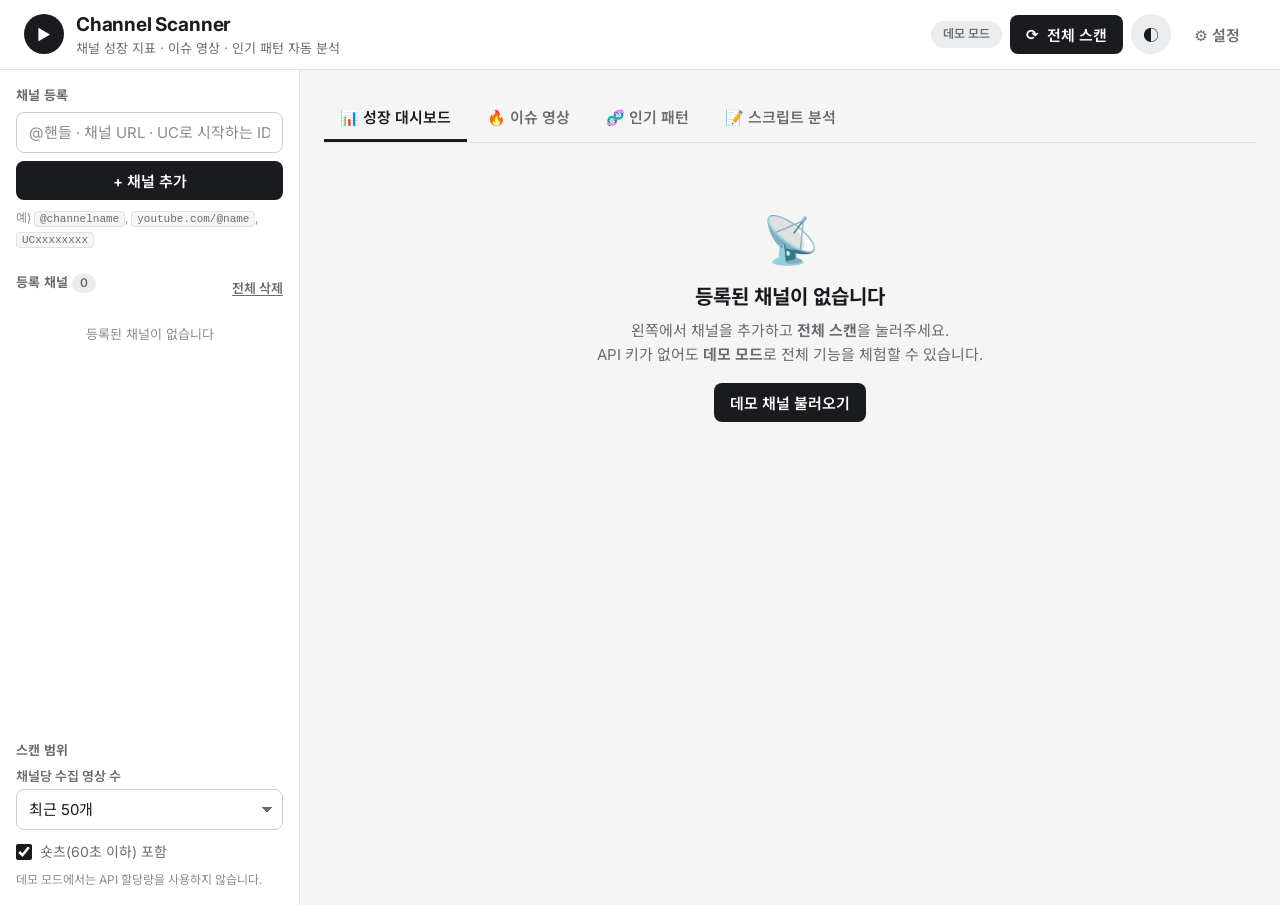
==== scanner/index.html @ ff5f070d "Add YouTube channel scanner (HTML/CSS/JS) 채널을 등록해 조회수가 급등한 이슈 영상을 뽑아내고, 성장 지표·인기 패턴· 스크립트를 분석하는 도구를 " ====
<!DOCTYPE html>
<html lang="ko">
<head>
  <meta charset="UTF-8" />
  <meta name="viewport" content="width=device-width, initial-scale=1.0" />
  <title>YouTube Channel Scanner</title>
  <meta name="description" content="채널을 등록하고 조회수가 급등한 이슈 영상과 인기 영상 패턴을 자동으로 분석하는 도구" />
  <link rel="stylesheet" href="css/scanner.css" />
  <link rel="preconnect" href="https://fonts.googleapis.com" />
  <link rel="preconnect" href="https://fonts.gstatic.com" crossorigin />
  <link href="https://fonts.googleapis.com/css2?family=Inter:wght@400;500;600;700&family=Noto+Sans+KR:wght@400;500;700&display=swap" rel="stylesheet" />
</head>
<body>

<!-- ══════════ HEADER ══════════ -->
<header class="hd">
  <div class="hd__left">
    <span class="hd__logo" aria-hidden="true">▶</span>
    <div>
      <h1 class="hd__title">Channel Scanner</h1>
      <p class="hd__sub">채널 성장 지표 · 이슈 영상 · 인기 패턴 자동 분석</p>
    </div>
  </div>
  <div class="hd__right">
    <span id="modeBadge" class="badge badge--demo" title="현재 데이터 소스">데모 모드</span>
    <button id="btnScan" class="btn btn--primary" type="button">
      <span class="btn__ico">⟳</span> 전체 스캔
    </button>
    <button id="btnTheme" class="btn btn--icon" type="button" aria-label="테마 전환" title="Neutral Light / Dark 전환">◐</button>
    <button id="btnSettings" class="btn btn--ghost" type="button" aria-label="설정 열기">⚙ 설정</button>
  </div>
</header>

<div class="layout">

  <!-- ══════════ SIDEBAR ══════════ -->
  <aside class="side">
    <section class="side__block">
      <h2 class="side__title">채널 등록</h2>
      <form id="addForm" class="addform" autocomplete="off">
        <input id="addInput" class="input" type="text"
               placeholder="@핸들 · 채널 URL · UC로 시작하는 ID" aria-label="채널 주소 입력" />
        <button class="btn btn--primary btn--block" type="submit">+ 채널 추가</button>
      </form>
      <p class="side__hint">
        예) <code>@channelname</code>,
        <code>youtube.com/@name</code>,
        <code>UCxxxxxxxx</code>
      </p>
    </section>

    <section class="side__block side__block--grow">
      <div class="side__head">
        <h2 class="side__title">등록 채널 <span id="chCount" class="pill">0</span></h2>
        <button id="btnClearCh" class="linkbtn" type="button">전체 삭제</button>
      </div>
      <ul id="channelList" class="chlist" aria-live="polite"></ul>
    </section>

    <section class="side__block">
      <h2 class="side__title">스캔 범위</h2>
      <label class="field">
        <span class="field__label">채널당 수집 영상 수</span>
        <select id="optDepth" class="input">
          <option value="25">최근 25개</option>
          <option value="50" selected>최근 50개</option>
          <option value="100">최근 100개</option>
          <option value="200">최근 200개</option>
        </select>
      </label>
      <label class="check">
        <input id="optShorts" type="checkbox" checked />
        <span>숏츠(60초 이하) 포함</span>
      </label>
      <p class="side__hint" id="quotaHint">데모 모드에서는 API 할당량을 사용하지 않습니다.</p>
    </section>
  </aside>

  <!-- ══════════ MAIN ══════════ -->
  <main class="main">
    <nav class="tabs" role="tablist">
      <button class="tab is-active" data-tab="dashboard" role="tab">📊 성장 대시보드</button>
      <button class="tab" data-tab="issues" role="tab">🔥 이슈 영상</button>
      <button class="tab" data-tab="patterns" role="tab">🧬 인기 패턴</button>
      <button class="tab" data-tab="scripts" role="tab">📝 스크립트 분석</button>
    </nav>

    <div id="progress" class="progress" hidden>
      <div class="progress__bar"><span id="progressFill"></span></div>
      <p id="progressText" class="progress__text">스캔 준비 중…</p>
    </div>

    <!-- ── TAB: 대시보드 ── -->
    <section class="panel is-active" data-panel="dashboard">
      <div id="dashEmpty" class="empty">
        <p class="empty__ico">📡</p>
        <p class="empty__title">등록된 채널이 없습니다</p>
        <p class="empty__desc">왼쪽에서 채널을 추가하고 <b>전체 스캔</b>을 눌러주세요.<br />
          API 키가 없어도 <b>데모 모드</b>로 전체 기능을 체험할 수 있습니다.</p>
        <button id="btnLoadDemo" class="btn btn--primary" type="button">데모 채널 불러오기</button>
      </div>
      <div id="dashBody" hidden>
        <div id="kpiGrid" class="kpigrid"></div>
        <div class="card">
          <div class="card__head">
            <h3 class="card__title">채널별 성장 지표</h3>
            <span class="card__note">모멘텀 = 최근 10개 평균 조회수 ÷ 직전 10개 평균 조회수</span>
          </div>
          <div class="tablewrap">
            <table class="table" id="chTable">
              <thead>
                <tr>
                  <th>채널</th><th>구독자</th><th>총 조회수</th><th>영상</th>
                  <th>평균 조회수</th><th>도달률</th><th>업로드 주기</th>
                  <th>모멘텀</th><th>참여율</th><th>이슈 영상</th>
                </tr>
              </thead>
              <tbody></tbody>
            </table>
          </div>
        </div>
        <div class="grid2">
          <div class="card">
            <h3 class="card__title">최근 업로드 조회수 추이</h3>
            <div id="trendChart" class="chart"></div>
          </div>
          <div class="card">
            <h3 class="card__title">채널 규모 대비 성과</h3>
            <div id="reachChart" class="chart"></div>
          </div>
        </div>
      </div>
    </section>

    <!-- ── TAB: 이슈 영상 ── -->
    <section class="panel" data-panel="issues">
      <div class="filters">
        <label class="field field--sm">
          <span class="field__label">기간</span>
          <select id="fPeriod" class="input">
            <option value="7">최근 7일</option>
            <option value="30" selected>최근 30일</option>
            <option value="90">최근 90일</option>
            <option value="365">최근 1년</option>
            <option value="0">전체</option>
          </select>
        </label>
        <label class="field field--sm">
          <span class="field__label">정렬</span>
          <select id="fSort" class="input">
            <option value="score">이슈 점수</option>
            <option value="views">조회수</option>
            <option value="vpd">일평균 조회수</option>
            <option value="ratio">구독자 대비 배율</option>
            <option value="engage">참여율</option>
            <option value="date">최신순</option>
          </select>
        </label>
        <label class="field field--sm">
          <span class="field__label">채널</span>
          <select id="fChannel" class="input"><option value="">전체 채널</option></select>
        </label>
        <label class="field field--sm">
          <span class="field__label">형식</span>
          <select id="fType" class="input">
            <option value="">전체</option>
            <option value="long">롱폼</option>
            <option value="short">숏츠</option>
          </select>
        </label>
        <label class="field field--sm field--grow">
          <span class="field__label">제목 검색</span>
          <input id="fQuery" class="input" type="text" placeholder="키워드" />
        </label>
        <button id="btnCsv" class="btn btn--ghost" type="button">⤓ CSV</button>
      </div>
      <p id="issueSummary" class="summary"></p>
      <div id="videoGrid" class="vgrid"></div>
    </section>

    <!-- ── TAB: 패턴 ── -->
    <section class="panel" data-panel="patterns">
      <div class="filters">
        <label class="field field--sm">
          <span class="field__label">분석 대상</span>
          <select id="pScope" class="input">
            <option value="top">상위 이슈 영상 (상위 20%)</option>
            <option value="all">수집된 전체 영상</option>
          </select>
        </label>
        <label class="field field--sm">
          <span class="field__label">채널</span>
          <select id="pChannel" class="input"><option value="">전체 채널</option></select>
        </label>
      </div>
      <div id="patternBody"></div>
    </section>

    <!-- ── TAB: 스크립트 ── -->
    <section class="panel" data-panel="scripts">
      <div class="card">
        <h3 class="card__title">스크립트 · 자막 분석</h3>
        <p class="card__note">
          영상을 선택하면 설명문·해시태그·챕터를 자동 수집합니다.
          자막 원문은 브라우저 보안(CORS) 때문에 직접 호출이 막혀 있어,
          설정에서 프록시를 지정하거나 아래에 직접 붙여넣으면 동일하게 분석됩니다.
        </p>
        <label class="field">
          <span class="field__label">분석할 영상</span>
          <select id="sVideo" class="input"><option value="">영상을 선택하세요</option></select>
        </label>
        <div class="scriptbar">
          <button id="btnFetchCap" class="btn btn--ghost" type="button">⇩ 자막 자동 수집 시도</button>
          <button id="btnUseDesc" class="btn btn--ghost" type="button">설명문 불러오기</button>
          <button id="btnSaveScript" class="btn btn--primary" type="button">분석 실행</button>
          <button id="btnCopyScript" class="btn btn--ghost" type="button">⧉ 복사</button>
        </div>
        <textarea id="scriptText" class="textarea" rows="10"
                  placeholder="자막 또는 대본을 붙여넣으세요."></textarea>
      </div>
      <div id="scriptResult"></div>
    </section>
  </main>
</div>

<!-- ══════════ 설정 모달 ══════════ -->
<div id="settingsModal" class="modal" hidden>
  <div class="modal__dim" data-close></div>
  <div class="modal__box" role="dialog" aria-modal="true" aria-label="설정">
    <div class="modal__head">
      <h3>설정</h3>
      <button class="modal__x" type="button" data-close aria-label="닫기">✕</button>
    </div>
    <div class="modal__body">
      <label class="field">
        <span class="field__label">YouTube Data API v3 키</span>
        <input id="setKey" class="input" type="password" placeholder="AIza..." />
      </label>
      <p class="side__hint">
        Google Cloud Console → API 및 서비스 → 사용자 인증 정보에서 발급합니다.
        키는 이 브라우저의 localStorage에만 저장되며 외부로 전송되지 않습니다.
      </p>
      <label class="field">
        <span class="field__label">자막 프록시 URL (선택)</span>
        <input id="setProxy" class="input" type="text" placeholder="https://my-proxy.example.com/?url=" />
      </label>
      <p class="side__hint">
        입력한 주소 뒤에 자막 URL이 인코딩되어 붙습니다. 비워두면 자막 자동 수집을 건너뜁니다.
      </p>
      <label class="check">
        <input id="setDemo" type="checkbox" />
        <span>데모 모드 강제 사용 (API 키가 있어도 가상 데이터 사용)</span>
      </label>
    </div>
    <div class="modal__foot">
      <button id="btnResetAll" class="btn btn--danger" type="button">저장 데이터 초기화</button>
      <button id="btnSaveSet" class="btn btn--primary" type="button">저장</button>
    </div>
  </div>
</div>

<!-- ══════════ 영상 상세 모달 ══════════ -->
<div id="videoModal" class="modal" hidden>
  <div class="modal__dim" data-close></div>
  <div class="modal__box modal__box--wide" role="dialog" aria-modal="true" aria-label="영상 상세">
    <div class="modal__head">
      <h3 id="vmTitle">영상 상세</h3>
      <button class="modal__x" type="button" data-close aria-label="닫기">✕</button>
    </div>
    <div class="modal__body" id="vmBody"></div>
  </div>
</div>

<div id="toast" class="toast" hidden></div>

<script src="js/utils.js"></script>
<script src="js/store.js"></script>
<script src="js/mock.js"></script>
<script src="js/api.js"></script>
<script src="js/analytics.js"></script>
<script src="js/ui.js"></script>
<script src="js/app.js"></script>
</body>
</html>
---- scanner/css/scanner.css ----
/* ================================================================
   YouTube Channel Scanner — scanner.css
   Design language : Meta Design System — Neutral theme
   · Palette   : neutral gray ramp (n-0 → n-950), 브랜드 컬러 대신 중립 강조
   · Type      : Optimistic Display / Optimistic Text → Inter fallback
   · Spacing   : 4px base scale (4 · 8 · 12 · 16 · 24 · 32 · 48)
   · Tokens    : semantic (surface / text / stroke / action / status)
   · Themes    : neutral-light (default) · neutral-dark ([data-theme="dark"])
================================================================ */

/* ─────────────── PRIMITIVES ─────────────── */
:root {
  /* neutral ramp */
  --n-0:   #ffffff;
  --n-25:  #fafafa;
  --n-50:  #f5f5f6;
  --n-100: #ebecee;
  --n-200: #e0e1e4;
  --n-300: #cdced2;
  --n-400: #a9abb0;
  --n-500: #8a8c92;
  --n-600: #6a6c72;
  --n-700: #4a4c51;
  --n-800: #2c2e32;
  --n-900: #1a1b1e;
  --n-950: #0f1012;

  /* status — 데이터 증감 표현에만 사용 */
  --positive: #2f7d4f;
  --negative: #c0362c;
  --warning:  #97701a;

  /* shape */
  --radius-xs:   4px;
  --radius-sm:   8px;
  --radius-md:   12px;
  --radius-lg:   16px;
  --radius-pill: 999px;

  /* spacing (4px scale) */
  --sp-1: 4px;  --sp-2: 8px;  --sp-3: 12px;
  --sp-4: 16px; --sp-6: 24px; --sp-8: 32px; --sp-12: 48px;

  /* type */
  --font-display: 'Optimistic Display', 'Inter', -apple-system, BlinkMacSystemFont,
                  'Segoe UI', 'Noto Sans KR', system-ui, sans-serif;
  --font-text:    'Optimistic Text', 'Inter', -apple-system, BlinkMacSystemFont,
                  'Segoe UI', 'Noto Sans KR', system-ui, sans-serif;

  --dur: 160ms;
  --ease: cubic-bezier(.4, 0, .2, 1);
}

/* ─────────────── THEME · NEUTRAL LIGHT ─────────────── */
:root {
  --surface-background: var(--n-50);
  --surface-primary:    var(--n-0);
  --surface-secondary:  var(--n-50);
  --surface-hover:      var(--n-100);
  --surface-pressed:    var(--n-200);
  --surface-inverse:    var(--n-900);

  --text-primary:   var(--n-900);
  --text-secondary: var(--n-600);
  --text-tertiary:  var(--n-500);
  --text-on-action: var(--n-0);
  --text-action:    var(--n-900);

  --stroke:        var(--n-300);
  --stroke-subtle: var(--n-200);
  --stroke-focus:  var(--n-700);

  --action-primary:       var(--n-900);
  --action-primary-hover: var(--n-800);
  --action-secondary:     var(--n-100);

  --accent-wash:  var(--n-100);
  --accent-ink:   var(--n-800);

  /* 데이터 시각화용 중립 계조 */
  --viz-1: var(--n-900);
  --viz-2: var(--n-700);
  --viz-3: var(--n-500);
  --viz-track: var(--n-200);

  --elev-1: 0 1px 2px rgba(15,16,18,.08);
  --elev-2: 0 2px 8px rgba(15,16,18,.10);
  --elev-3: 0 12px 28px rgba(15,16,18,.16);
}

/* ─────────────── THEME · NEUTRAL DARK ─────────────── */
:root[data-theme="dark"] {
  --surface-background: var(--n-950);
  --surface-primary:    var(--n-900);
  --surface-secondary:  #151618;
  --surface-hover:      var(--n-800);
  --surface-pressed:    #3a3c41;
  --surface-inverse:    var(--n-0);

  --text-primary:   var(--n-100);
  --text-secondary: var(--n-400);
  --text-tertiary:  var(--n-500);
  --text-on-action: var(--n-900);
  --text-action:    var(--n-100);

  --stroke:        #3a3c41;
  --stroke-subtle: #2c2e32;
  --stroke-focus:  var(--n-400);

  --action-primary:       var(--n-100);
  --action-primary-hover: var(--n-0);
  --action-secondary:     var(--n-800);

  --accent-wash:  var(--n-800);
  --accent-ink:   var(--n-100);

  --viz-1: var(--n-100);
  --viz-2: var(--n-400);
  --viz-3: var(--n-600);
  --viz-track: var(--n-800);

  --positive: #5cc47f;
  --negative: #f0705f;
  --warning:  #d9a53a;

  --elev-1: 0 1px 2px rgba(0,0,0,.5);
  --elev-2: 0 2px 8px rgba(0,0,0,.55);
  --elev-3: 0 12px 28px rgba(0,0,0,.6);
}

* { box-sizing: border-box; margin: 0; padding: 0; }
html { scroll-behavior: smooth; }

/* display 를 지정한 요소에서도 hidden 속성이 우선하도록 */
[hidden] { display: none !important; }

body {
  font-family: var(--font-text);
  background: var(--surface-background);
  color: var(--text-primary);
  font-size: 15px;
  line-height: 1.4;
  -webkit-font-smoothing: antialiased;
  transition: background var(--dur) var(--ease), color var(--dur) var(--ease);
}

h1, h2, h3, h4 { font-family: var(--font-display); letter-spacing: -.01em; }

code {
  font-family: ui-monospace, SFMono-Regular, Menlo, monospace;
  background: var(--surface-secondary);
  border: 1px solid var(--stroke-subtle);
  border-radius: var(--radius-xs);
  padding: 1px 5px;
  font-size: 11px;
  color: var(--text-secondary);
}

:focus-visible { outline: 2px solid var(--stroke-focus); outline-offset: 2px; border-radius: var(--radius-xs); }

::-webkit-scrollbar { width: 10px; height: 10px; }
::-webkit-scrollbar-track { background: transparent; }
::-webkit-scrollbar-thumb { background: var(--stroke); border-radius: var(--radius-pill); border: 2px solid transparent; background-clip: content-box; }
::-webkit-scrollbar-thumb:hover { background: var(--text-tertiary); background-clip: content-box; }

/* ─────────────── HEADER ─────────────── */
.hd {
  position: sticky; top: 0; z-index: 50;
  display: flex; align-items: center; justify-content: space-between;
  gap: var(--sp-4); padding: var(--sp-3) var(--sp-6);
  background: var(--surface-primary);
  border-bottom: 1px solid var(--stroke-subtle);
}
.hd__left { display: flex; align-items: center; gap: var(--sp-3); }
.hd__logo {
  display: grid; place-items: center;
  width: 40px; height: 40px; border-radius: var(--radius-pill);
  background: var(--action-primary); color: var(--text-on-action); font-size: 15px;
}
.hd__title { font-size: 19px; font-weight: 700; }
.hd__sub { font-size: 13px; color: var(--text-secondary); }
.hd__right { display: flex; align-items: center; gap: var(--sp-2); }

.badge {
  font-size: 12px; font-weight: 600; padding: 5px 12px;
  border-radius: var(--radius-pill); white-space: nowrap;
  background: var(--surface-hover); color: var(--text-secondary);
}
.badge--demo { background: var(--surface-hover); color: var(--text-secondary); }
.badge--live { background: var(--accent-wash); color: var(--accent-ink); }
.badge--live::before { content: '● '; color: var(--positive); }

/* ─────────────── BUTTONS ─────────────── */
.btn {
  display: inline-flex; align-items: center; justify-content: center; gap: var(--sp-2);
  font-family: var(--font-display); font-size: 15px; font-weight: 600;
  padding: 9px 16px; border-radius: var(--radius-sm);
  border: 0; background: var(--action-secondary); color: var(--text-primary);
  cursor: pointer;
  transition: background var(--dur) var(--ease), transform var(--dur) var(--ease), box-shadow var(--dur) var(--ease);
}
.btn:hover { background: var(--surface-pressed); }
.btn:active { transform: scale(.97); }
.btn:disabled { opacity: .45; cursor: not-allowed; transform: none; }
.btn--primary { background: var(--action-primary); color: var(--text-on-action); }
.btn--primary:hover { background: var(--action-primary-hover); }
.btn--ghost { background: transparent; color: var(--text-secondary); }
.btn--ghost:hover { background: var(--surface-hover); color: var(--text-primary); }
.btn--danger { background: transparent; color: var(--negative); }
.btn--danger:hover { background: var(--surface-hover); }
.btn--block { width: 100%; }
.btn--icon { width: 40px; height: 40px; padding: 0; border-radius: var(--radius-pill); font-size: 16px; }
.btn__ico { font-size: 15px; line-height: 1; }
.btn.is-loading .btn__ico { display: inline-block; animation: spin .9s linear infinite; }
@keyframes spin { to { transform: rotate(360deg); } }

.linkbtn {
  background: none; border: 0; color: var(--text-secondary);
  font-family: var(--font-display); font-size: 13px; font-weight: 600;
  cursor: pointer; padding: 0; text-decoration: underline; text-underline-offset: 2px;
}
.linkbtn:hover { color: var(--text-primary); }

/* ─────────────── FORM ─────────────── */
.input, .textarea {
  width: 100%; font-family: var(--font-text); font-size: 15px;
  padding: 10px 12px; border-radius: var(--radius-sm);
  border: 1px solid var(--stroke);
  background: var(--surface-primary); color: var(--text-primary);
  transition: border-color var(--dur) var(--ease), box-shadow var(--dur) var(--ease);
}
.input::placeholder, .textarea::placeholder { color: var(--text-tertiary); }
.input:focus, .textarea:focus {
  outline: none; border-color: var(--stroke-focus);
  box-shadow: 0 0 0 3px var(--accent-wash);
}
.textarea { resize: vertical; line-height: 1.6; margin-top: var(--sp-3); }
select.input { cursor: pointer; appearance: none;
  background-image: linear-gradient(45deg, transparent 50%, var(--text-secondary) 50%),
                    linear-gradient(135deg, var(--text-secondary) 50%, transparent 50%);
  background-position: right 15px center, right 10px center;
  background-size: 5px 5px, 5px 5px; background-repeat: no-repeat;
  padding-right: 30px;
}

.field { display: block; margin-bottom: var(--sp-3); }
.field__label { display: block; font-size: 13px; font-weight: 600; color: var(--text-secondary); margin-bottom: var(--sp-1); }
.field--sm { margin-bottom: 0; min-width: 140px; }
.field--grow { flex: 1; min-width: 170px; }

.check { display: flex; align-items: center; gap: var(--sp-2); font-size: 14px; color: var(--text-secondary); cursor: pointer; margin: var(--sp-2) 0; }
.check input { width: 16px; height: 16px; accent-color: var(--action-primary); cursor: pointer; }

/* ─────────────── LAYOUT ─────────────── */
.layout { display: grid; grid-template-columns: 300px 1fr; align-items: start; }

.side {
  background: var(--surface-primary);
  border-right: 1px solid var(--stroke-subtle);
  padding: var(--sp-4); display: flex; flex-direction: column; gap: var(--sp-6);
  position: sticky; top: 65px; height: calc(100vh - 65px); overflow-y: auto;
}
.side__block--grow { flex: 1; min-height: 0; display: flex; flex-direction: column; }
.side__head { display: flex; align-items: center; justify-content: space-between; }
.side__title { font-family: var(--font-display); font-size: 13px; font-weight: 700; letter-spacing: .02em; text-transform: uppercase; color: var(--text-secondary); margin-bottom: var(--sp-2); }
.side__hint { font-size: 12px; color: var(--text-tertiary); margin-top: var(--sp-2); line-height: 1.6; }
.addform { display: flex; flex-direction: column; gap: var(--sp-2); }

.pill {
  display: inline-block; background: var(--surface-hover);
  border-radius: var(--radius-pill); padding: 1px 8px;
  font-size: 12px; font-weight: 600; color: var(--text-secondary);
}

/* ─────────────── CHANNEL LIST ─────────────── */
.chlist { list-style: none; display: flex; flex-direction: column; gap: var(--sp-1); overflow-y: auto; }
.chitem {
  display: flex; align-items: center; gap: var(--sp-3);
  padding: var(--sp-2); border-radius: var(--radius-sm);
  transition: background var(--dur) var(--ease);
}
.chitem:hover { background: var(--surface-hover); }
.chitem__img { width: 36px; height: 36px; border-radius: var(--radius-pill); object-fit: cover; background: var(--surface-hover); flex-shrink: 0; }
.chitem__body { flex: 1; min-width: 0; }
.chitem__name { font-size: 14px; font-weight: 600; white-space: nowrap; overflow: hidden; text-overflow: ellipsis; }
.chitem__meta { font-size: 12px; color: var(--text-secondary); }
.chitem__x { background: none; border: 0; color: var(--text-tertiary); cursor: pointer; font-size: 15px; padding: 4px 6px; border-radius: var(--radius-pill); line-height: 1; }
.chitem__x:hover { background: var(--surface-pressed); color: var(--text-primary); }
.chitem.is-empty { justify-content: center; color: var(--text-tertiary); font-size: 13px; padding: var(--sp-6) var(--sp-2); }

/* ─────────────── MAIN / TABS ─────────────── */
.main { padding: var(--sp-6); min-width: 0; }

.tabs { display: flex; gap: var(--sp-1); border-bottom: 1px solid var(--stroke-subtle); margin-bottom: var(--sp-4); flex-wrap: wrap; }
.tab {
  background: none; border: 0; border-bottom: 3px solid transparent;
  font-family: var(--font-display); font-size: 15px; font-weight: 600;
  color: var(--text-secondary); padding: 12px 16px; cursor: pointer;
  border-radius: var(--radius-sm) var(--radius-sm) 0 0;
  transition: color var(--dur) var(--ease), background var(--dur) var(--ease), border-color var(--dur) var(--ease);
}
.tab:hover { background: var(--surface-hover); color: var(--text-primary); }
.tab.is-active { color: var(--text-primary); border-bottom-color: var(--text-primary); }

.panel { display: none; }
.panel.is-active { display: block; animation: fade .2s var(--ease); }
@keyframes fade { from { opacity: 0; transform: translateY(4px); } to { opacity: 1; transform: none; } }

/* ─────────────── PROGRESS ─────────────── */
.progress { margin-bottom: var(--sp-4); }
.progress__bar { height: 4px; background: var(--viz-track); border-radius: var(--radius-pill); overflow: hidden; }
.progress__bar span { display: block; height: 100%; width: 0%; background: var(--viz-1); transition: width .3s var(--ease); }
.progress__text { font-size: 13px; color: var(--text-secondary); margin-top: var(--sp-2); }

/* ─────────────── EMPTY ─────────────── */
.empty { text-align: center; padding: var(--sp-12) var(--sp-4); color: var(--text-secondary); }
.empty__ico { font-size: 46px; margin-bottom: var(--sp-3); }
.empty__title { font-family: var(--font-display); font-size: 20px; font-weight: 700; color: var(--text-primary); margin-bottom: var(--sp-2); }
.empty__desc { font-size: 15px; line-height: 1.6; margin-bottom: var(--sp-4); }

/* ─────────────── CARD ─────────────── */
.card {
  background: var(--surface-primary);
  border: 1px solid var(--stroke-subtle);
  border-radius: var(--radius-lg);
  padding: var(--sp-4); margin-bottom: var(--sp-4);
}
.card__head { display: flex; align-items: baseline; justify-content: space-between; gap: var(--sp-3); flex-wrap: wrap; }
.card__title { font-size: 17px; font-weight: 700; margin-bottom: var(--sp-1); }
.card__note { font-size: 13px; color: var(--text-secondary); line-height: 1.6; }
.grid2 { display: grid; grid-template-columns: 1fr 1fr; gap: var(--sp-4); }

/* ─────────────── KPI ─────────────── */
.kpigrid { display: grid; grid-template-columns: repeat(auto-fill, minmax(180px, 1fr)); gap: var(--sp-3); margin-bottom: var(--sp-4); }
.kpi { background: var(--surface-primary); border: 1px solid var(--stroke-subtle); border-radius: var(--radius-lg); padding: var(--sp-4); }
.kpi__label { font-size: 13px; color: var(--text-secondary); font-weight: 600; }
.kpi__value { font-family: var(--font-display); font-size: 26px; font-weight: 700; letter-spacing: -.02em; margin: var(--sp-1) 0 2px; }
.kpi__sub { font-size: 12px; color: var(--text-tertiary); }
.kpi--up .kpi__value { color: var(--positive); }
.kpi--down .kpi__value { color: var(--negative); }
.kpi--hot .kpi__value { color: var(--text-primary); }

/* ─────────────── TABLE ─────────────── */
.tablewrap { overflow-x: auto; margin-top: var(--sp-3); }
.table { width: 100%; border-collapse: collapse; font-size: 14px; white-space: nowrap; }
.table th { text-align: right; font-size: 12px; color: var(--text-secondary); font-weight: 600; padding: var(--sp-2) var(--sp-3); border-bottom: 1px solid var(--stroke-subtle); }
.table th:first-child, .table td:first-child { text-align: left; }
.table td { padding: var(--sp-3); border-bottom: 1px solid var(--stroke-subtle); text-align: right; }
.table tbody tr { transition: background var(--dur) var(--ease); }
.table tbody tr:hover { background: var(--surface-hover); }
.table__ch { display: flex; align-items: center; gap: var(--sp-2); }
.table__ch img { width: 28px; height: 28px; border-radius: var(--radius-pill); background: var(--surface-hover); }
.up { color: var(--positive); font-weight: 600; }
.down { color: var(--negative); font-weight: 600; }
.flat { color: var(--text-secondary); }

/* ─────────────── CHART (CSS bars) ─────────────── */
.chart { display: flex; flex-direction: column; gap: var(--sp-2); margin-top: var(--sp-4); }
.bar { display: grid; grid-template-columns: 116px 1fr 78px; align-items: center; gap: var(--sp-3); font-size: 13px; }
.bar__label { color: var(--text-secondary); overflow: hidden; text-overflow: ellipsis; white-space: nowrap; }
.bar__track { height: 8px; background: var(--viz-track); border-radius: var(--radius-pill); overflow: hidden; }
.bar__fill { display: block; height: 100%; border-radius: var(--radius-pill); background: var(--viz-1); transition: width .5s var(--ease); }
.bar__fill--blue  { background: var(--viz-2); }
.bar__fill--green { background: var(--viz-3); }
.bar__value { text-align: right; font-weight: 600; }

/* ─────────────── FILTERS ─────────────── */
.filters {
  display: flex; flex-wrap: wrap; gap: var(--sp-3); align-items: flex-end;
  background: var(--surface-primary); border: 1px solid var(--stroke-subtle);
  border-radius: var(--radius-lg); padding: var(--sp-4); margin-bottom: var(--sp-4);
}
.summary { font-size: 13px; color: var(--text-secondary); margin-bottom: var(--sp-3); }
.summary b { color: var(--text-primary); }

/* ─────────────── VIDEO GRID ─────────────── */
.vgrid { display: grid; grid-template-columns: repeat(auto-fill, minmax(280px, 1fr)); gap: var(--sp-4); }
.vcard {
  background: var(--surface-primary); border: 1px solid var(--stroke-subtle);
  border-radius: var(--radius-lg); overflow: hidden; cursor: pointer;
  display: flex; flex-direction: column;
  transition: transform var(--dur) var(--ease), box-shadow var(--dur) var(--ease), border-color var(--dur) var(--ease);
}
.vcard:hover { transform: translateY(-2px); box-shadow: var(--elev-3); border-color: var(--stroke); }
.vcard__thumb { position: relative; aspect-ratio: 16/9; background: var(--surface-hover); }
.vcard__thumb img { width: 100%; height: 100%; object-fit: cover; display: block; }
.vcard__score {
  position: absolute; top: var(--sp-2); left: var(--sp-2);
  font-size: 12px; font-weight: 700; padding: 4px 10px; border-radius: var(--radius-pill);
  background: rgba(15,16,18,.8); color: var(--n-0); backdrop-filter: blur(4px);
}
.vcard__dur {
  position: absolute; bottom: var(--sp-2); right: var(--sp-2);
  font-size: 12px; font-weight: 600; padding: 2px 6px; border-radius: var(--radius-xs);
  background: rgba(15,16,18,.82); color: var(--n-0);
}
.vcard__body { padding: var(--sp-3); display: flex; flex-direction: column; gap: var(--sp-2); flex: 1; }
.vcard__title { font-family: var(--font-display); font-size: 15px; font-weight: 600; line-height: 1.35;
  display: -webkit-box; -webkit-line-clamp: 2; -webkit-box-orient: vertical; overflow: hidden; }
.vcard__ch { font-size: 13px; color: var(--text-secondary); }
.vcard__stats { display: flex; flex-wrap: wrap; gap: var(--sp-1) var(--sp-3); font-size: 13px; color: var(--text-secondary); margin-top: auto; }
.vcard__stats b { color: var(--text-primary); font-weight: 600; }
.vcard__tags { display: flex; flex-wrap: wrap; gap: var(--sp-1); }

/* 티어 — 중립 계조 + 상단 티어만 굵은 대비 */
.tier { font-size: 11px; font-weight: 700; padding: 3px 9px; border-radius: var(--radius-pill); }
.tier--s { background: var(--action-primary); color: var(--text-on-action); }
.tier--a { background: var(--surface-pressed); color: var(--text-primary); }
.tier--b { background: var(--surface-hover); color: var(--text-primary); }
.tier--c { background: var(--surface-hover); color: var(--text-secondary); }
.tier--d { background: transparent; color: var(--text-tertiary); box-shadow: inset 0 0 0 1px var(--stroke-subtle); }

.chip { font-size: 12px; padding: 3px 10px; border-radius: var(--radius-pill); background: var(--surface-hover); color: var(--text-secondary); }

/* ─────────────── PATTERN ─────────────── */
.kwcloud { display: flex; flex-wrap: wrap; gap: var(--sp-2); margin-top: var(--sp-4); }
.kw { border-radius: var(--radius-pill); padding: 6px 14px; font-weight: 600; background: var(--accent-wash); color: var(--accent-ink); }
.kw span { color: var(--text-secondary); font-size: 12px; font-weight: 400; margin-left: var(--sp-1); }

.insight {
  display: flex; gap: var(--sp-3); padding: var(--sp-3);
  border-radius: var(--radius-md); background: var(--surface-secondary);
  border: 1px solid var(--stroke-subtle);
  margin-top: var(--sp-2); font-size: 14px; line-height: 1.6;
}
.insight__ico { flex-shrink: 0; }
.insight b { color: var(--text-primary); }

.statrow { display: grid; grid-template-columns: repeat(auto-fill, minmax(150px,1fr)); gap: var(--sp-2); margin-top: var(--sp-3); }
.stat { background: var(--surface-secondary); border: 1px solid var(--stroke-subtle); border-radius: var(--radius-md); padding: var(--sp-3); }
.stat__label { font-size: 12px; color: var(--text-secondary); font-weight: 600; }
.stat__value { font-family: var(--font-display); font-size: 19px; font-weight: 700; margin-top: 2px; }

/* ─────────────── SCRIPT ─────────────── */
.scriptbar { display: flex; flex-wrap: wrap; gap: var(--sp-2); margin-top: var(--sp-1); }
.hooklist { list-style: none; display: flex; flex-direction: column; gap: var(--sp-2); margin-top: var(--sp-3); }
.hooklist li {
  background: var(--surface-secondary); border-left: 4px solid var(--viz-1);
  border-radius: 0 var(--radius-sm) var(--radius-sm) 0;
  padding: var(--sp-3); font-size: 14px; line-height: 1.6;
}

/* ─────────────── MODAL ─────────────── */
.modal { position: fixed; inset: 0; z-index: 100; display: grid; place-items: center; padding: var(--sp-4); }
.modal__dim { position: absolute; inset: 0; background: rgba(15,16,18,.6); }
.modal__box {
  position: relative; width: 100%; max-width: 500px; max-height: 88vh; overflow-y: auto;
  background: var(--surface-primary); border: 1px solid var(--stroke-subtle);
  border-radius: var(--radius-lg); box-shadow: var(--elev-3); animation: pop .18s var(--ease);
}
.modal__box--wide { max-width: 840px; }
@keyframes pop { from { opacity: 0; transform: scale(.97); } to { opacity: 1; transform: none; } }
.modal__head {
  display: flex; align-items: center; justify-content: space-between; gap: var(--sp-3);
  padding: var(--sp-4); border-bottom: 1px solid var(--stroke-subtle);
  position: sticky; top: 0; background: var(--surface-primary); z-index: 2;
}
.modal__head h3 { font-size: 17px; font-weight: 700; line-height: 1.35; }
.modal__x { background: none; border: 0; color: var(--text-secondary); font-size: 15px; cursor: pointer;
  width: 32px; height: 32px; border-radius: var(--radius-pill); flex-shrink: 0; }
.modal__x:hover { background: var(--surface-hover); color: var(--text-primary); }
.modal__body { padding: var(--sp-4); }
.modal__foot { display: flex; justify-content: space-between; gap: var(--sp-3); padding: var(--sp-4); border-top: 1px solid var(--stroke-subtle); }

.vm__top { display: grid; grid-template-columns: 320px 1fr; gap: var(--sp-4); }
.vm__thumb { width: 100%; border-radius: var(--radius-md); display: block; }
.vm__desc {
  white-space: pre-wrap; font-size: 14px; line-height: 1.7; color: var(--text-secondary);
  background: var(--surface-secondary); border: 1px solid var(--stroke-subtle);
  border-radius: var(--radius-md);
  padding: var(--sp-3); max-height: 260px; overflow-y: auto; margin-top: var(--sp-2);
}
.vm__section { margin-top: var(--sp-4); }
.vm__section h4 { font-size: 13px; font-weight: 700; color: var(--text-secondary); margin-bottom: var(--sp-2); }

/* ─────────────── TOAST ─────────────── */
.toast {
  position: fixed; left: 50%; bottom: var(--sp-6); transform: translateX(-50%);
  z-index: 200; background: var(--surface-inverse); color: var(--surface-primary);
  border-radius: var(--radius-sm); box-shadow: var(--elev-3);
  padding: 12px 20px; font-size: 15px; font-weight: 600;
}
.toast--err { box-shadow: var(--elev-3), inset 3px 0 0 var(--negative); }
.toast--ok  { box-shadow: var(--elev-3), inset 3px 0 0 var(--positive); }

/* ─────────────── RESPONSIVE ─────────────── */
@media (max-width: 1100px) {
  .grid2 { grid-template-columns: 1fr; }
  .vm__top { grid-template-columns: 1fr; }
}
@media (max-width: 860px) {
  .layout { grid-template-columns: 1fr; }
  .side { position: static; height: auto; border-right: 0; border-bottom: 1px solid var(--stroke-subtle); }
  .main { padding: var(--sp-4); }
  .hd { flex-wrap: wrap; padding: var(--sp-3) var(--sp-4); }
  .hd__sub { display: none; }
}
@media (max-width: 480px) {
  .vgrid { grid-template-columns: 1fr; }
  .kpigrid { grid-template-columns: 1fr 1fr; }
  .hd__right { width: 100%; justify-content: space-between; }
  .bar { grid-template-columns: 84px 1fr 64px; }
}
@media (prefers-reduced-motion: reduce) {
  *, *::before, *::after { animation-duration: .01ms !important; transition-duration: .01ms !important; }
}
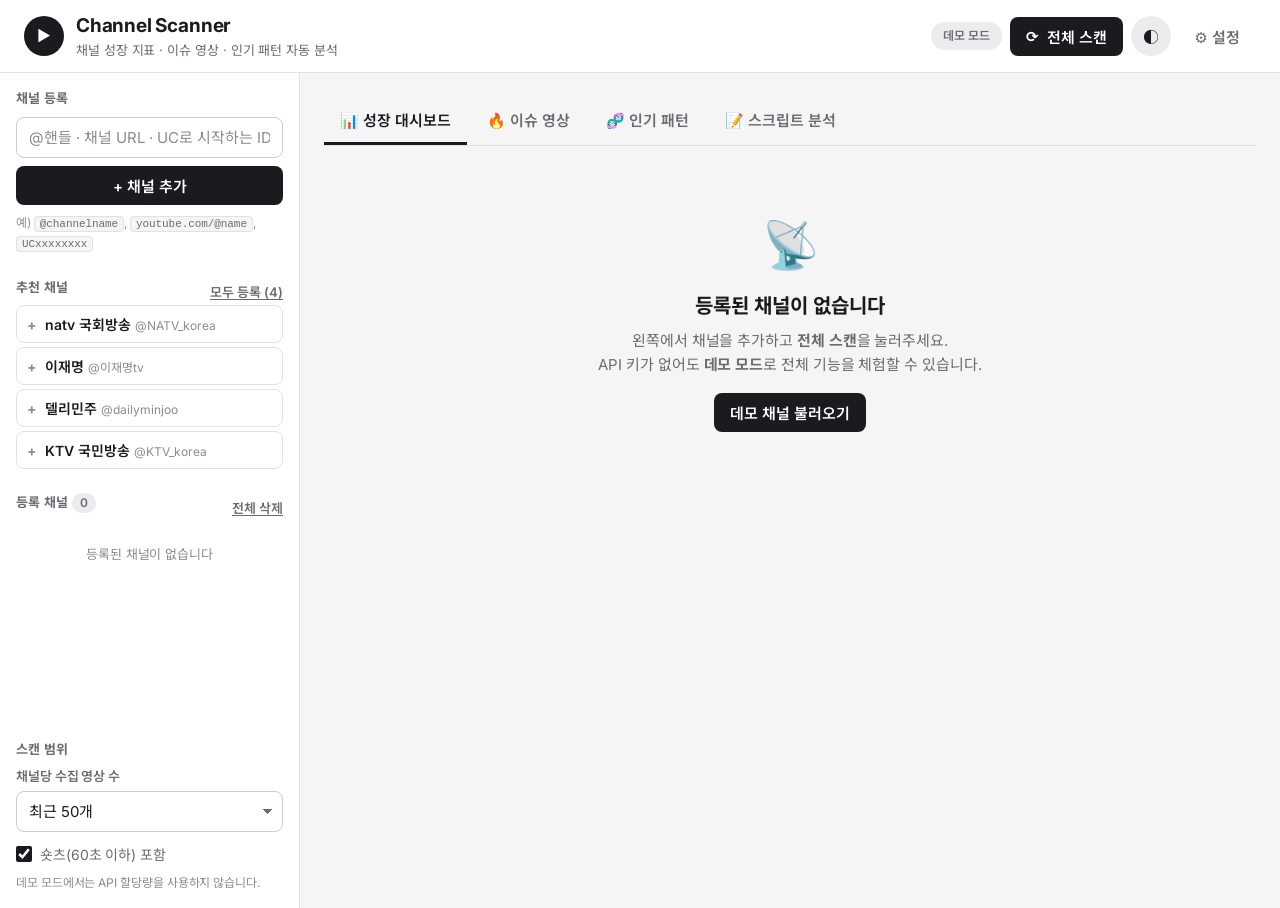
==== commit 40462d07: "Apply Kakao Big Sans font, add preset channels, ship download zip - 폰트: 카카오 큰 글씨체(Kakao Big Sans)를 본" ====
--- a/scanner/index.html
+++ b/scanner/index.html
@@ -49,6 +49,14 @@
       </p>
     </section>
 
+    <section class="side__block">
+      <div class="side__head">
+        <h2 class="side__title">추천 채널</h2>
+        <button id="btnSeedAll" class="linkbtn" type="button">모두 등록</button>
+      </div>
+      <ul id="seedList" class="seedlist"></ul>
+    </section>
+
     <section class="side__block side__block--grow">
       <div class="side__head">
         <h2 class="side__title">등록 채널 <span id="chCount" class="pill">0</span></h2>
--- a/scanner/css/scanner.css
+++ b/scanner/css/scanner.css
@@ -2,11 +2,44 @@
    YouTube Channel Scanner — scanner.css
    Design language : Meta Design System — Neutral theme
    · Palette   : neutral gray ramp (n-0 → n-950), 브랜드 컬러 대신 중립 강조
-   · Type      : Optimistic Display / Optimistic Text → Inter fallback
+   · Type      : 카카오 큰 글씨체(Kakao Big Sans) → Inter → Noto Sans KR 폴백
    · Spacing   : 4px base scale (4 · 8 · 12 · 16 · 24 · 32 · 48)
    · Tokens    : semantic (surface / text / stroke / action / status)
    · Themes    : neutral-light (default) · neutral-dark ([data-theme="dark"])
 ================================================================ */
+
+/* ─────────────── WEBFONT · 카카오 큰 글씨체 ───────────────
+   fonts/ 폴더에 폰트 파일을 넣으면 자동 적용됩니다.
+   (없으면 Inter → Noto Sans KR → 시스템 폰트로 폴백)
+   내려받기: fonts/download-fonts.sh 또는 fonts/README.md 참고
+------------------------------------------------------------ */
+@font-face {
+  font-family: 'Kakao Big Sans';
+  font-weight: 400;
+  font-style: normal;
+  font-display: swap;
+  src: local('KakaoBigSans-Regular'), local('Kakao Big Sans Regular'),
+       url('../fonts/KakaoBigSans-Regular.woff2') format('woff2'),
+       url('../fonts/KakaoBigSans-Regular.ttf')   format('truetype');
+}
+@font-face {
+  font-family: 'Kakao Big Sans';
+  font-weight: 700;
+  font-style: normal;
+  font-display: swap;
+  src: local('KakaoBigSans-Bold'), local('Kakao Big Sans Bold'),
+       url('../fonts/KakaoBigSans-Bold.woff2') format('woff2'),
+       url('../fonts/KakaoBigSans-Bold.ttf')   format('truetype');
+}
+@font-face {
+  font-family: 'Kakao Big Sans';
+  font-weight: 800;
+  font-style: normal;
+  font-display: swap;
+  src: local('KakaoBigSans-ExtraBold'), local('Kakao Big Sans ExtraBold'),
+       url('../fonts/KakaoBigSans-ExtraBold.woff2') format('woff2'),
+       url('../fonts/KakaoBigSans-ExtraBold.ttf')   format('truetype');
+}
 
 /* ─────────────── PRIMITIVES ─────────────── */
 :root {
@@ -42,9 +75,9 @@
   --sp-4: 16px; --sp-6: 24px; --sp-8: 32px; --sp-12: 48px;
 
   /* type */
-  --font-display: 'Optimistic Display', 'Inter', -apple-system, BlinkMacSystemFont,
+  --font-display: 'Kakao Big Sans', 'Inter', -apple-system, BlinkMacSystemFont,
                   'Segoe UI', 'Noto Sans KR', system-ui, sans-serif;
-  --font-text:    'Optimistic Text', 'Inter', -apple-system, BlinkMacSystemFont,
+  --font-text:    'Kakao Big Sans', 'Inter', -apple-system, BlinkMacSystemFont,
                   'Segoe UI', 'Noto Sans KR', system-ui, sans-serif;
 
   --dur: 160ms;
@@ -139,7 +172,8 @@
   background: var(--surface-background);
   color: var(--text-primary);
   font-size: 15px;
-  line-height: 1.4;
+  line-height: 1.5;
+  letter-spacing: -.005em;
   -webkit-font-smoothing: antialiased;
   transition: background var(--dur) var(--ease), color var(--dur) var(--ease);
 }
@@ -288,6 +322,23 @@
 .chitem__x:hover { background: var(--surface-pressed); color: var(--text-primary); }
 .chitem.is-empty { justify-content: center; color: var(--text-tertiary); font-size: 13px; padding: var(--sp-6) var(--sp-2); }
 
+/* ─────────────── 추천 채널 ─────────────── */
+.seedlist { list-style: none; display: flex; flex-direction: column; gap: var(--sp-1); }
+.seed {
+  display: flex; align-items: center; gap: var(--sp-2);
+  width: 100%; text-align: left; cursor: pointer;
+  font-family: var(--font-text); font-size: 14px;
+  background: none; border: 1px solid var(--stroke-subtle);
+  border-radius: var(--radius-sm); padding: 8px 10px; color: var(--text-primary);
+  transition: background var(--dur) var(--ease), border-color var(--dur) var(--ease);
+}
+.seed:hover:not(:disabled) { background: var(--surface-hover); border-color: var(--stroke); }
+.seed:disabled { opacity: .5; cursor: default; }
+.seed__plus { color: var(--text-tertiary); font-weight: 700; flex-shrink: 0; }
+.seed__body { flex: 1; min-width: 0; }
+.seed__name { font-weight: 600; white-space: nowrap; overflow: hidden; text-overflow: ellipsis; }
+.seed__handle { font-size: 12px; color: var(--text-tertiary); white-space: nowrap; overflow: hidden; text-overflow: ellipsis; }
+
 /* ─────────────── MAIN / TABS ─────────────── */
 .main { padding: var(--sp-6); min-width: 0; }
 
